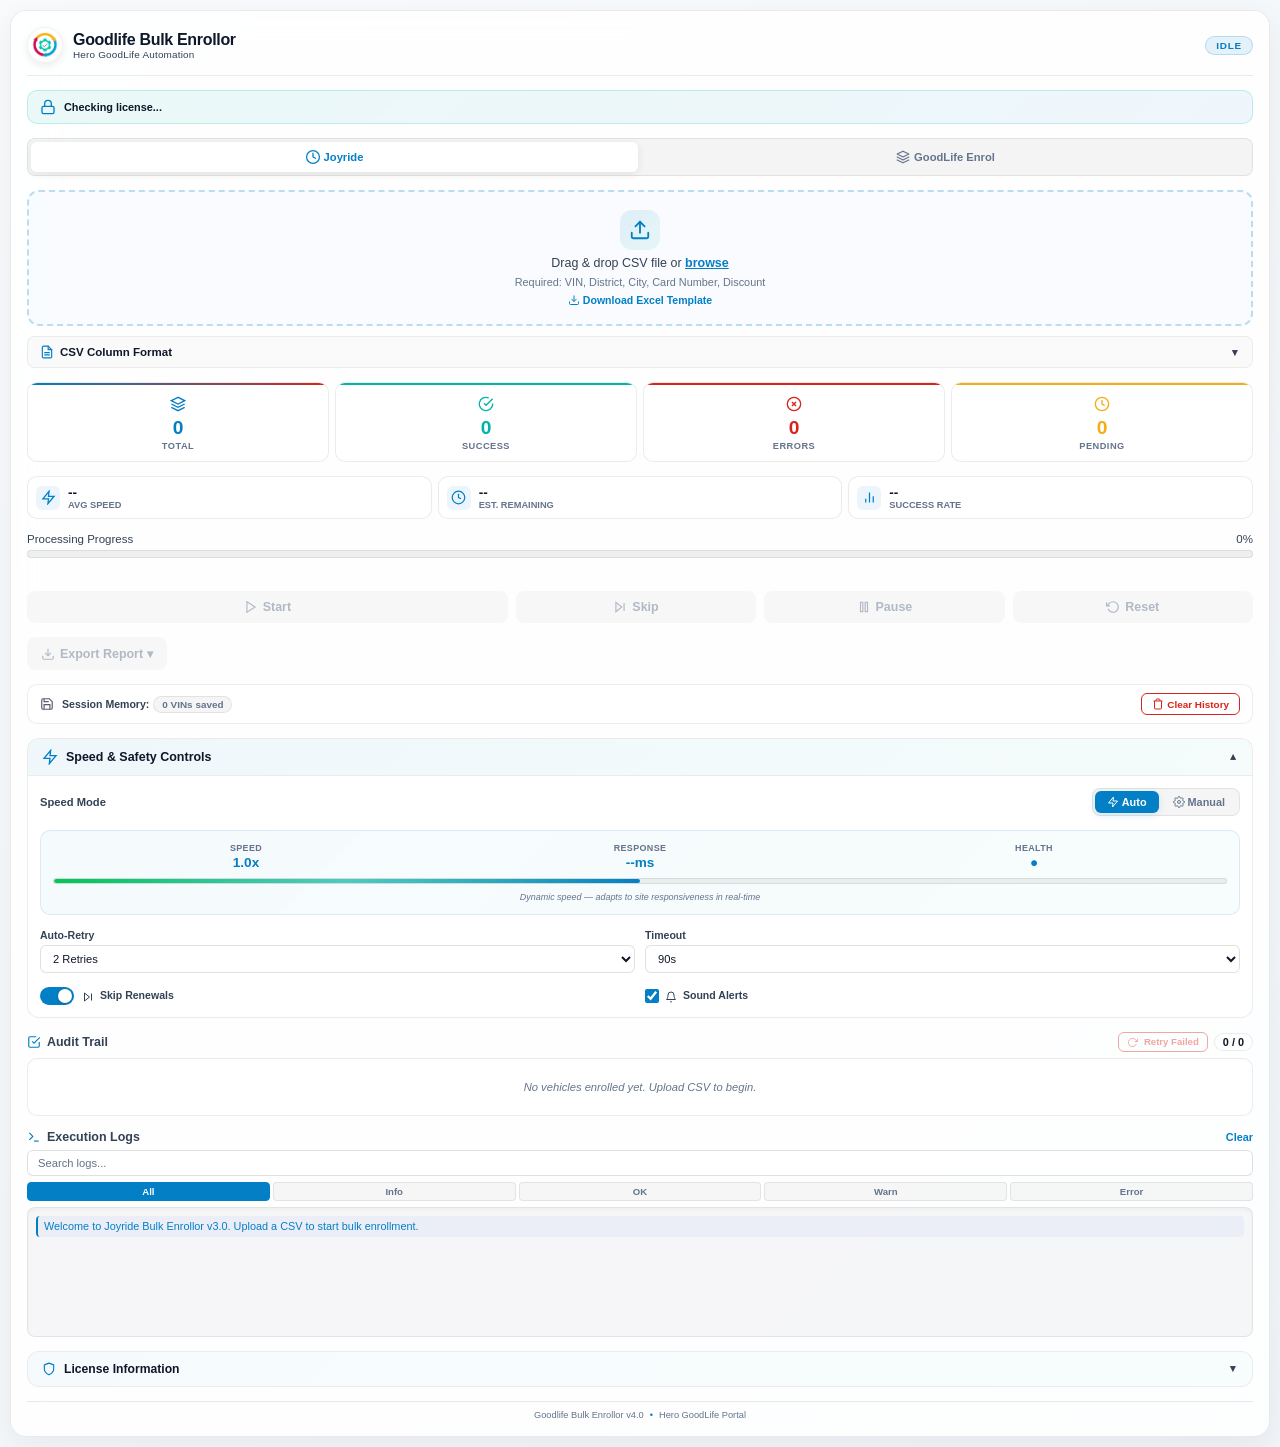
==== extension/popup/popup.html @ d4f98d28 "feat: add 10-column Joyride template, XML Spreadsheet ss:Index parser, smart field skipping, extensi" ====
<!DOCTYPE html>
<html lang="en">
<head>
  <meta charset="UTF-8">
  <meta name="viewport" content="width=device-width, initial-scale=1.0">
  <title>Goodlife Bulk Enrollor</title>
  <link rel="stylesheet" href="popup.css">
</head>
<body>
  <div class="glass-container">
    <!-- Header -->
    <header class="app-header">
      <div class="logo-area">
        <div class="logo-icon-wrap">
          <img src="../icons/icon32.png" alt="Logo" class="app-logo">
        </div>
        <div class="title-area">
          <h1>Goodlife Bulk Enrollor</h1>
          <span class="subtitle">Hero GoodLife Automation</span>
        </div>
      </div>
      <span class="badge" id="status-badge">IDLE</span>
    </header>

    <!-- License Status Banner -->
    <div class="license-banner" id="license-banner">
      <div class="license-banner-left">
        <svg class="license-banner-icon" viewBox="0 0 24 24" fill="none" stroke="currentColor" stroke-width="2" stroke-linecap="round" stroke-linejoin="round">
          <rect x="3" y="11" width="18" height="11" rx="2" ry="2"></rect>
          <path d="M7 11V7a5 5 0 0 1 10 0v4"></path>
        </svg>
        <span class="license-banner-text" id="license-banner-text">Checking license...</span>
      </div>
      <span class="license-banner-badge" id="license-banner-badge"></span>
    </div>

    <!-- Tab Navigation -->
    <div class="tab-container-nav">
      <button class="tab-nav-btn active" id="tab-joyride" data-tab="joyride">
        <svg viewBox="0 0 24 24" fill="none" stroke="currentColor" stroke-width="2" stroke-linecap="round" stroke-linejoin="round" style="width: 14px; height: 14px; vertical-align: middle; margin-right: 4px;">
          <circle cx="12" cy="12" r="10"></circle>
          <polyline points="12 6 12 12 16 14"></polyline>
        </svg>
        Joyride
      </button>
      <button class="tab-nav-btn" id="tab-goodlife" data-tab="goodlife">
        <svg viewBox="0 0 24 24" fill="none" stroke="currentColor" stroke-width="2" stroke-linecap="round" stroke-linejoin="round" style="width: 14px; height: 14px; vertical-align: middle; margin-right: 4px;">
          <path d="M12 2L2 7l10 5 10-5-10-5z"></path>
          <path d="M2 17l10 5 10-5"></path>
          <path d="M2 12l10 5 10-5"></path>
        </svg>
        GoodLife Enrol
      </button>
    </div>

    <!-- File Upload Section -->
    <section class="upload-section">
      <div class="drop-zone" id="drop-zone">
        <div class="upload-icon-wrap">
          <svg class="upload-icon" viewBox="0 0 24 24" fill="none" stroke="currentColor" stroke-width="2" stroke-linecap="round" stroke-linejoin="round">
            <path d="M21 15v4a2 2 0 0 1-2 2H5a2 2 0 0 1-2-2v-4"></path>
            <polyline points="17 8 12 3 7 8"></polyline>
            <line x1="12" y1="3" x2="12" y2="15"></line>
          </svg>
        </div>
        <p class="upload-text">Drag & drop CSV file or <span class="browse-link">browse</span></p>
        <p class="file-info" id="file-info">Required: VIN, District, City, Card Number, Discount</p>
        <a href="#" id="link-download-template" class="download-template-link">
          <svg viewBox="0 0 24 24" fill="none" stroke="currentColor" stroke-width="2" style="width: 12px; height: 12px; margin-right: 3px; vertical-align: middle;">
            <path d="M21 15v4a2 2 0 0 1-2 2H5a2 2 0 0 1-2-2v-4"></path>
            <polyline points="7 10 12 15 17 10"></polyline>
            <line x1="12" y1="15" x2="12" y2="3"></line>
          </svg>
          Download Excel Template
        </a>
        <input type="file" id="file-input" accept=".csv,.json,.xlsx,.xls" style="display: none;">
      </div>

      <!-- CSV Format Guide -->
      <div class="csv-format-guide" id="csv-format-guide">
        <div class="csv-format-header" id="csv-format-toggle">
          <div class="csv-format-title-area">
            <svg viewBox="0 0 24 24" fill="none" stroke="currentColor" stroke-width="2" stroke-linecap="round" stroke-linejoin="round" style="width:14px;height:14px;color:var(--primary)">
              <path d="M14 2H6a2 2 0 0 0-2 2v16a2 2 0 0 0 2 2h12a2 2 0 0 0 2-2V8z"></path>
              <polyline points="14 2 14 8 20 8"></polyline>
              <line x1="16" y1="13" x2="8" y2="13"></line>
              <line x1="16" y1="17" x2="8" y2="17"></line>
            </svg>
            <span class="csv-format-title">CSV Column Format</span>
          </div>
          <span class="toggle-arrow" id="csv-format-arrow">▼</span>
        </div>
        <div class="csv-format-body collapsed" id="csv-format-body">

          <!-- GoodLife Format -->
          <div class="csv-tab-content" id="csv-format-goodlife">
            <div class="csv-format-label">GoodLife Enrollment Columns:</div>
            <table class="csv-format-table">
              <thead><tr><th>#</th><th>Column</th><th>Required</th><th>Default</th><th>Example</th></tr></thead>
              <tbody>
                <tr><td>1</td><td>vin</td><td>✔</td><td>—</td><td>MBLHAW473THFK8490</td></tr>
                <tr><td>2</td><td>dob</td><td>✔</td><td>—</td><td>01-01-1986</td></tr>
                <tr><td>3</td><td>district</td><td>✔</td><td>—</td><td>GURGAON</td></tr>
                <tr><td>4</td><td>city</td><td>✔</td><td>—</td><td>GURGAON</td></tr>
                <tr><td>5</td><td>transaction_type</td><td></td><td>N</td><td>N</td></tr>
                <tr><td>6</td><td>card_mode</td><td></td><td>e-Card</td><td>e-Card</td></tr>
                <tr><td>7</td><td>membership_type</td><td></td><td>1</td><td>1</td></tr>
                <tr><td>8</td><td>variant</td><td></td><td>299</td><td>299</td></tr>
                <tr><td>9</td><td>declaration_relation</td><td></td><td>WIFE OF</td><td>SON OF</td></tr>
                <tr><td>10</td><td>declaration_relation_name</td><td>✔</td><td>—</td><td>JALESHWAR YADAV</td></tr>
                <tr><td>11</td><td>nominee_name</td><td>✔</td><td>—</td><td>LALITA DEVI</td></tr>
                <tr><td>12</td><td>nominee_relation</td><td>✔</td><td>—</td><td>WIFE</td></tr>
                <tr><td>13</td><td>nominee_contact</td><td></td><td>0000000000</td><td>9876543210</td></tr>
                <tr><td>14</td><td>nominee_address</td><td></td><td><em>Same as owner</em></td><td></td></tr>
              </tbody>
            </table>
            <div class="csv-format-note">
              <strong>DOB formats:</strong> DD-MM-YYYY, DD/MM/YYYY, or YYYY-MM-DD<br>
              <strong>Nominee address:</strong> Leave blank to auto-check "Same as Applicant"
            </div>
          </div>

          <!-- Joyride Format -->
          <div class="csv-tab-content" id="csv-format-joyride">
            <div class="csv-format-label">Joyride Enrollment Columns:</div>
            <table class="csv-format-table">
              <thead><tr><th>#</th><th>Column</th><th>Required</th><th>Default</th><th>Example</th></tr></thead>
              <tbody>
                <tr><td>1</td><td>vin</td><td>✔</td><td>—</td><td>MBLHAW33XSHG04476</td></tr>
                <tr><td>2</td><td>mobile</td><td></td><td>—</td><td>9996910724</td></tr>
                <tr><td>3</td><td>email</td><td></td><td>—</td><td>customer@gmail.com</td></tr>
                <tr><td>4</td><td>district</td><td>✔</td><td>—</td><td>PATNA</td></tr>
                <tr><td>5</td><td>city</td><td>✔</td><td>—</td><td>PATNA</td></tr>
                <tr><td>6</td><td>transaction_type</td><td></td><td>N</td><td>N</td></tr>
                <tr><td>7</td><td>joyride_year</td><td></td><td>1</td><td>1</td></tr>
                <tr><td>8</td><td>joyride_package</td><td></td><td>2</td><td>2</td></tr>
                <tr><td>9</td><td>joyride_card_number</td><td>✔</td><td>—</td><td>1136526720002513</td></tr>
                <tr><td>10</td><td>discount</td><td>✔</td><td>—</td><td>25</td></tr>
              </tbody>
            </table>
            <div class="csv-format-note">
              <strong>District & City:</strong> Required on portal if not auto-filled by DMS.<br>
              <strong>Email & Mobile:</strong> Recommended — fixes invalid DMS emails (e.g. "na") and updates mobile.<br>
              <strong>Joyride Card Number:</strong> Must be 16 digits. Format column as <em>Text</em> in Excel to prevent truncation.<br>
              <strong>Discount:</strong> Numeric value in INR (₹).
            </div>
          </div>

        </div>
      </div>
    </section>

    <!-- Validation Alert Banner -->
    <div class="validation-alert" id="validation-alert">
      <span id="validation-alert-text"></span>
      <button class="dismiss-alert" id="dismiss-validation-alert">✕</button>
    </div>

    <!-- Data Preview Table (visible after CSV upload) -->
    <section class="preview-section" id="preview-section" style="display: none;">
      <div class="preview-header">
        <h3 class="section-title">
          <svg viewBox="0 0 24 24" fill="none" stroke="currentColor" stroke-width="2" class="section-icon"><path d="M14 2H6a2 2 0 0 0-2 2v16a2 2 0 0 0 2 2h12a2 2 0 0 0 2-2V8z"></path><polyline points="14 2 14 8 20 8"></polyline><line x1="16" y1="13" x2="8" y2="13"></line><line x1="16" y1="17" x2="8" y2="17"></line></svg>
          Data Preview
        </h3>
        <div class="preview-actions">
          <div class="select-all-wrap">
            <input type="checkbox" id="select-all-rows" checked>
            <label for="select-all-rows" id="select-all-label">All</label>
          </div>
          <span class="preview-count" id="preview-count">0 records</span>
          <button class="text-btn" id="btn-toggle-preview">Collapse</button>
        </div>
      </div>
      <div class="preview-table-wrap" id="preview-table-wrap">
        <table class="preview-table" id="preview-table">
          <thead>
            <tr id="preview-thead-tr">
              <th></th>
              <th>#</th>
              <th>VIN</th>
              <th>Type</th>
              <th>Card #</th>
              <th>Discount</th>
              <th>Status</th>
            </tr>
          </thead>
          <tbody id="preview-tbody">
          </tbody>
        </table>
      </div>
    </section>

    <!-- Stats Dashboard -->
    <section class="stats-dashboard">
      <div class="stat-card total">
        <div class="stat-icon-wrap">
          <svg viewBox="0 0 24 24" fill="none" stroke="currentColor" stroke-width="2"><path d="M12 2L2 7l10 5 10-5-10-5z"></path><path d="M2 17l10 5 10-5"></path><path d="M2 12l10 5 10-5"></path></svg>
        </div>
        <span class="stat-value" id="stat-total">0</span>
        <span class="stat-label">Total</span>
      </div>
      <div class="stat-card success">
        <div class="stat-icon-wrap">
          <svg viewBox="0 0 24 24" fill="none" stroke="currentColor" stroke-width="2"><path d="M22 11.08V12a10 10 0 1 1-5.93-9.14"></path><polyline points="22 4 12 14.01 9 11.01"></polyline></svg>
        </div>
        <span class="stat-value" id="stat-success">0</span>
        <span class="stat-label">Success</span>
      </div>
      <div class="stat-card error">
        <div class="stat-icon-wrap">
          <svg viewBox="0 0 24 24" fill="none" stroke="currentColor" stroke-width="2"><circle cx="12" cy="12" r="10"></circle><line x1="15" y1="9" x2="9" y2="15"></line><line x1="9" y1="9" x2="15" y2="15"></line></svg>
        </div>
        <span class="stat-value" id="stat-error">0</span>
        <span class="stat-label">Errors</span>
      </div>
      <div class="stat-card pending">
        <div class="stat-icon-wrap">
          <svg viewBox="0 0 24 24" fill="none" stroke="currentColor" stroke-width="2"><circle cx="12" cy="12" r="10"></circle><polyline points="12 6 12 12 16 14"></polyline></svg>
        </div>
        <span class="stat-value" id="stat-pending">0</span>
        <span class="stat-label">Pending</span>
      </div>
    </section>

    <!-- Donut Chart -->
    <section class="donut-wrap" id="donut-section" style="display:none;">
      <svg class="donut-svg" viewBox="0 0 40 40" id="donut-svg">
        <circle id="donut-pending" cx="20" cy="20" r="16" stroke="rgba(100,116,139,0.2)" stroke-dasharray="0 100.53" />
        <circle id="donut-success" cx="20" cy="20" r="16" stroke="#00b5a3" stroke-dasharray="0 100.53" />
        <circle id="donut-error" cx="20" cy="20" r="16" stroke="#d9241c" stroke-dasharray="0 100.53" />
        <circle id="donut-skipped" cx="20" cy="20" r="16" stroke="#f3ad15" stroke-dasharray="0 100.53" />
        <text class="donut-center" x="20" y="20" text-anchor="middle" dominant-baseline="central" transform="rotate(90,20,20)" id="donut-pct">0%</text>
      </svg>
      <div class="donut-legend">
        <div class="legend-item"><span class="legend-dot" style="background:#00b5a3"></span><span id="legend-success">0 Success</span></div>
        <div class="legend-item"><span class="legend-dot" style="background:#d9241c"></span><span id="legend-error">0 Failed</span></div>
        <div class="legend-item"><span class="legend-dot" style="background:#f3ad15"></span><span id="legend-skipped">0 Skipped</span></div>
        <div class="legend-item"><span class="legend-dot" style="background:rgba(100,116,139,0.3)"></span><span id="legend-pending">0 Pending</span></div>
      </div>
    </section>

    <!-- Analytics Dashboard -->
    <section class="analytics-dashboard">
      <div class="metric-card">
        <span class="metric-icon">
          <svg viewBox="0 0 24 24" fill="none" stroke="currentColor" stroke-width="2"><path d="M13 2L3 14h9l-1 8 10-12h-9l1-8z"></path></svg>
        </span>
        <div class="metric-text">
          <span class="metric-value" id="metric-speed">--</span>
          <span class="metric-label">Avg Speed</span>
        </div>
      </div>
      <div class="metric-card">
        <span class="metric-icon">
          <svg viewBox="0 0 24 24" fill="none" stroke="currentColor" stroke-width="2"><circle cx="12" cy="12" r="10"></circle><polyline points="12 6 12 12 16 14"></polyline></svg>
        </span>
        <div class="metric-text">
          <span class="metric-value" id="metric-etr">--</span>
          <span class="metric-label">Est. Remaining</span>
        </div>
      </div>
      <div class="metric-card">
        <span class="metric-icon">
          <svg viewBox="0 0 24 24" fill="none" stroke="currentColor" stroke-width="2"><line x1="18" y1="20" x2="18" y2="10"></line><line x1="12" y1="20" x2="12" y2="4"></line><line x1="6" y1="20" x2="6" y2="14"></line></svg>
        </span>
        <div class="metric-text">
          <span class="metric-value" id="metric-rate">--</span>
          <span class="metric-label">Success Rate</span>
        </div>
      </div>
    </section>

    <!-- Progress Tracker -->
    <section class="progress-section">
      <div class="progress-info">
        <span>Processing Progress</span>
        <span id="progress-percent">0%</span>
      </div>
      <div class="progress-bar-bg">
        <div class="progress-bar-fill" id="progress-bar-fill" style="width: 0%"></div>
      </div>
      <div class="progress-current" id="progress-current"></div>
    </section>

    <!-- Control Buttons -->
    <section class="controls-section controls-4col">
      <button class="btn btn-primary" id="btn-start" disabled>
        <svg viewBox="0 0 24 24" fill="none" stroke="currentColor" stroke-width="2"><polygon points="5 3 19 12 5 21 5 3"></polygon></svg>
        Start
      </button>
      <button class="btn btn-skip" id="btn-skip" disabled title="Skip current VIN (duplicate/already enrolled)">
        <svg viewBox="0 0 24 24" fill="none" stroke="currentColor" stroke-width="2"><polygon points="5 4 15 12 5 20 5 4"></polygon><line x1="19" y1="5" x2="19" y2="19"></line></svg>
        Skip
      </button>
      <button class="btn btn-secondary" id="btn-pause" disabled>
        <svg viewBox="0 0 24 24" fill="none" stroke="currentColor" stroke-width="2"><rect x="6" y="4" width="4" height="16"></rect><rect x="14" y="4" width="4" height="16"></rect></svg>
        Pause
      </button>
      <button class="btn btn-danger" id="btn-reset" disabled>
        <svg viewBox="0 0 24 24" fill="none" stroke="currentColor" stroke-width="2"><polyline points="1 4 1 10 7 10"></polyline><path d="M3.51 15a9 9 0 1 0 2.13-9.36L1 10"></path></svg>
        Reset
      </button>
    </section>

    <section class="controls-section second-row">
      <div class="export-dropdown-wrap">
        <div class="export-menu" id="export-menu">
          <button class="export-menu-item" id="export-csv">
            <svg viewBox="0 0 24 24" fill="none" stroke="currentColor" stroke-width="2"><path d="M14 2H6a2 2 0 0 0-2 2v16a2 2 0 0 0 2 2h12a2 2 0 0 0 2-2V8z"></path><polyline points="14 2 14 8 20 8"></polyline></svg>
            Export as CSV
          </button>
          <button class="export-menu-item" id="export-json">
            <svg viewBox="0 0 24 24" fill="none" stroke="currentColor" stroke-width="2"><polyline points="16 18 22 12 16 6"></polyline><polyline points="8 6 2 12 8 18"></polyline></svg>
            Export as JSON
          </button>
          <button class="export-menu-item" id="export-clipboard">
            <svg viewBox="0 0 24 24" fill="none" stroke="currentColor" stroke-width="2"><rect x="9" y="9" width="13" height="13" rx="2" ry="2"></rect><path d="M5 15H4a2 2 0 0 1-2-2V4a2 2 0 0 1 2-2h9a2 2 0 0 1 2 2v1"></path></svg>
            Copy to Clipboard
          </button>
        </div>
        <button class="btn btn-export" id="btn-export-report" disabled>
          <svg viewBox="0 0 24 24" fill="none" stroke="currentColor" stroke-width="2" style="width: 14px; height: 14px;">
            <path d="M21 15v4a2 2 0 0 1-2 2H5a2 2 0 0 1-2-2v-4"></path>
            <polyline points="7 10 12 15 17 10"></polyline>
            <line x1="12" y1="15" x2="12" y2="3"></line>
          </svg>
          Export Report ▾
        </button>
      </div>
    </section>

    <!-- Session Persistence Controls -->
    <section class="session-controls-section" id="session-controls">
      <div class="session-info-row">
        <div class="session-badge-area">
          <svg viewBox="0 0 24 24" fill="none" stroke="currentColor" stroke-width="2" style="width:14px;height:14px;vertical-align:middle;margin-right:4px;opacity:0.7;">
            <path d="M19 21H5a2 2 0 0 1-2-2V5a2 2 0 0 1 2-2h11l5 5v11a2 2 0 0 1-2 2z"></path>
            <polyline points="17 21 17 13 7 13 7 21"></polyline>
            <polyline points="7 3 7 8 15 8"></polyline>
          </svg>
          <span class="session-label">Session Memory:</span>
          <span class="session-count-badge" id="session-count-badge">0 VINs saved</span>
        </div>
        <button class="btn-clear-session" id="btn-clear-session" title="Clear saved VINs — next run will process all records fresh">
          <svg viewBox="0 0 24 24" fill="none" stroke="currentColor" stroke-width="2" style="width:12px;height:12px;vertical-align:middle;margin-right:3px;">
            <polyline points="3 6 5 6 21 6"></polyline>
            <path d="M19 6v14a2 2 0 0 1-2 2H7a2 2 0 0 1-2-2V6m3 0V4a2 2 0 0 1 2-2h4a2 2 0 0 1 2 2v2"></path>
          </svg>
          Clear History
        </button>
      </div>
    </section>

    <!-- Speed & Safety Control Panel -->
    <section class="speed-control-section">
      <div class="speed-control-header" id="speed-toggle">
        <div class="speed-title-area">
          <svg class="speed-icon" viewBox="0 0 24 24" fill="none" stroke="currentColor" stroke-width="2">
            <path d="M13 2L3 14h9l-1 8 10-12h-9l1-8z"></path>
          </svg>
          <h3>Speed & Safety Controls</h3>
        </div>
        <span class="toggle-arrow open" id="speed-toggle-arrow">▼</span>
      </div>
      <div class="speed-control-body" id="speed-control-body">

        <!-- Speed Mode Toggle -->
        <div class="speed-mode-toggle-wrap">
          <span class="speed-label">Speed Mode</span>
          <div class="speed-mode-pills">
            <button class="speed-mode-pill active" id="speed-mode-auto" data-mode="auto">
              <svg viewBox="0 0 24 24" fill="none" stroke="currentColor" stroke-width="2" style="width:12px;height:12px;vertical-align:middle;margin-right:3px;"><path d="M13 2L3 14h9l-1 8 10-12h-9l1-8z"></path></svg>
              Auto
            </button>
            <button class="speed-mode-pill" id="speed-mode-manual" data-mode="manual">
              <svg viewBox="0 0 24 24" fill="none" stroke="currentColor" stroke-width="2" style="width:12px;height:12px;vertical-align:middle;margin-right:3px;"><circle cx="12" cy="12" r="3"></circle><path d="M19.4 15a1.65 1.65 0 0 0 .33 1.82l.06.06a2 2 0 0 1-2.83 2.83l-.06-.06a1.65 1.65 0 0 0-1.82-.33 1.65 1.65 0 0 0-1 1.51V21a2 2 0 0 1-4 0v-.09A1.65 1.65 0 0 0 9 19.4a1.65 1.65 0 0 0-1.82.33l-.06.06a2 2 0 0 1-2.83-2.83l.06-.06A1.65 1.65 0 0 0 4.68 15a1.65 1.65 0 0 0-1.51-1H3a2 2 0 0 1 0-4h.09A1.65 1.65 0 0 0 4.6 9a1.65 1.65 0 0 0-.33-1.82l-.06-.06a2 2 0 0 1 2.83-2.83l.06.06A1.65 1.65 0 0 0 9 4.68a1.65 1.65 0 0 0 1-1.51V3a2 2 0 0 1 4 0v.09a1.65 1.65 0 0 0 1 1.51 1.65 1.65 0 0 0 1.82-.33l.06-.06a2 2 0 0 1 2.83 2.83l-.06.06A1.65 1.65 0 0 0 19.4 9a1.65 1.65 0 0 0 1.51 1H21a2 2 0 0 1 0 4h-.09a1.65 1.65 0 0 0-1.51 1z"></path></svg>
              Manual
            </button>
          </div>
        </div>

        <!-- AUTO MODE: Adaptive Speed Indicator -->
        <div class="auto-speed-panel" id="auto-speed-panel">
          <div class="auto-speed-metrics">
            <div class="auto-metric">
              <span class="auto-metric-label">Speed</span>
              <span class="auto-metric-value" id="auto-speed-multiplier">1.0x</span>
            </div>
            <div class="auto-metric">
              <span class="auto-metric-label">Response</span>
              <span class="auto-metric-value" id="auto-speed-response">--ms</span>
            </div>
            <div class="auto-metric">
              <span class="auto-metric-label">Health</span>
              <span class="auto-metric-value" id="auto-speed-health">●</span>
            </div>
          </div>
          <div class="auto-speed-bar-wrap">
            <div class="auto-speed-bar" id="auto-speed-bar" style="width: 50%;"></div>
          </div>
          <div class="auto-speed-hint">Dynamic speed — adapts to site responsiveness in real-time</div>
        </div>

        <!-- MANUAL MODE: Classic Slider -->
        <div class="manual-speed-panel" id="manual-speed-panel" style="display:none;">
          <div class="speed-slider-group">
            <div class="speed-label-row">
              <span class="speed-label">Execution Speed</span>
              <span class="speed-value-badge" id="speed-value-badge">Normal</span>
            </div>
            <input type="range" id="speed-slider" min="0" max="4" step="1" value="2" class="speed-range">
            <div class="speed-ticks">
              <span>Turbo</span>
              <span>Fast</span>
              <span>Normal</span>
              <span>Safe</span>
              <span>Ultra</span>
            </div>
          </div>
        </div>

        <div class="speed-options-row">
          <div class="speed-option">
            <label for="retry-select">Auto-Retry</label>
            <select id="retry-select">
              <option value="1">No Retry</option>
              <option value="2">1 Retry</option>
              <option value="3" selected>2 Retries</option>
            </select>
          </div>
          <div class="speed-option">
            <label for="timeout-select">Timeout</label>
            <select id="timeout-select">
              <option value="60">60s</option>
              <option value="90" selected>90s</option>
              <option value="120">120s</option>
              <option value="180">180s</option>
            </select>
          </div>
        </div>

        <div class="speed-options-row">
          <div class="toggle-switch-wrap">
            <label class="toggle-switch">
              <input type="checkbox" id="skip-renewals-toggle" checked>
              <span class="toggle-slider"></span>
            </label>
            <span class="toggle-label">
              <svg viewBox="0 0 24 24" fill="none" stroke="currentColor" stroke-width="2" style="width:12px;height:12px;vertical-align:middle;margin-right:3px;"><polygon points="5 4 15 12 5 20 5 4"></polygon><line x1="19" y1="5" x2="19" y2="19"></line></svg>
              Skip Renewals
            </span>
          </div>
          <div class="sound-toggle">
            <input type="checkbox" id="sound-toggle" checked>
            <label for="sound-toggle">
              <svg viewBox="0 0 24 24" fill="none" stroke="currentColor" stroke-width="2" style="width:12px;height:12px;vertical-align:middle;margin-right:3px;"><path d="M18 8A6 6 0 0 0 6 8c0 7-3 9-3 9h18s-3-2-3-9"></path><path d="M13.73 21a2 2 0 0 1-3.46 0"></path></svg>
              Sound Alerts
            </label>
          </div>
        </div>

      </div>
    </section>

    <!-- Audit Trail (Processed Results) -->
    <section class="results-section">
      <div class="results-header">
        <h3 class="section-title">
          <svg viewBox="0 0 24 24" fill="none" stroke="currentColor" stroke-width="2" class="section-icon"><polyline points="9 11 12 14 22 4"></polyline><path d="M21 12v7a2 2 0 0 1-2 2H5a2 2 0 0 1-2-2V5a2 2 0 0 1 2-2h11"></path></svg>
          Audit Trail
        </h3>
        <div class="results-header-actions">
          <button class="btn-retry-all" id="btn-retry-all-failed" disabled>
            <svg viewBox="0 0 24 24" fill="none" stroke="currentColor" stroke-width="2" style="width:11px;height:11px;vertical-align:middle;margin-right:3px;"><polyline points="23 4 23 10 17 10"></polyline><path d="M20.49 15a9 9 0 1 1-2.12-9.36L23 10"></path></svg>
            Retry Failed
          </button>
          <span class="results-count" id="results-count">0 / 0</span>
        </div>
      </div>
      <div class="results-list" id="results-list">
        <div class="results-empty">No vehicles enrolled yet. Upload CSV to begin.</div>
      </div>
    </section>

    <!-- Execution Logs -->
    <section class="log-section">
      <div class="log-header">
        <h3 class="section-title">
          <svg viewBox="0 0 24 24" fill="none" stroke="currentColor" stroke-width="2" class="section-icon"><polyline points="4 17 10 11 4 5"></polyline><line x1="12" y1="19" x2="20" y2="19"></line></svg>
          Execution Logs
        </h3>
        <button id="btn-clear-logs" class="text-btn">Clear</button>
      </div>
      <div class="log-toolbar">
        <input type="text" id="log-search" placeholder="Search logs...">
        <div class="log-filters">
          <button class="filter-tab active" data-filter="all">All</button>
          <button class="filter-tab" data-filter="info">Info</button>
          <button class="filter-tab" data-filter="success">OK</button>
          <button class="filter-tab" data-filter="warning">Warn</button>
          <button class="filter-tab" data-filter="error">Error</button>
        </div>
      </div>
      <div class="log-console" id="log-console">
        <div class="log-item info">Welcome to Joyride Bulk Enrollor v3.0. Upload a CSV to start bulk enrollment.</div>
      </div>
    </section>

    <!-- License Info Section -->
    <section class="license-info-section" id="license-info-section">
      <div class="license-info-header" id="license-info-toggle">
        <div class="license-info-title-area">
          <svg viewBox="0 0 24 24" fill="none" stroke="currentColor" stroke-width="2" stroke-linecap="round" stroke-linejoin="round" style="width:14px;height:14px;color:var(--primary)">
            <path d="M12 22s8-4 8-10V5l-8-3-8 3v7c0 6 8 10 8 10z"></path>
          </svg>
          <span class="license-info-title">License Information</span>
        </div>
        <span class="toggle-arrow" id="license-info-arrow">▼</span>
      </div>
      <div class="license-info-body collapsed" id="license-info-body">
        <div class="license-detail-row">
          <span class="license-detail-label">Status</span>
          <span class="license-detail-value" id="lic-detail-status">--</span>
        </div>
        <div class="license-detail-row">
          <span class="license-detail-label">Device ID</span>
          <span class="license-detail-value monospace" id="lic-detail-device">--</span>
        </div>
        <div class="license-detail-row">
          <span class="license-detail-label">License Key</span>
          <span class="license-detail-value monospace" id="lic-detail-key">--</span>
        </div>
        <div class="license-detail-row">
          <span class="license-detail-label">Expires</span>
          <span class="license-detail-value" id="lic-detail-expiry">--</span>
        </div>
        <div class="license-detail-row">
          <span class="license-detail-label">Days Left</span>
          <span class="license-detail-value" id="lic-detail-days">--</span>
        </div>
        <button class="btn-deactivate-license" id="btn-deactivate-license" style="display:none;">
          <svg viewBox="0 0 24 24" fill="none" stroke="currentColor" stroke-width="2" style="width:12px;height:12px;vertical-align:middle;margin-right:4px;">
            <circle cx="12" cy="12" r="10"></circle>
            <line x1="15" y1="9" x2="9" y2="15"></line>
            <line x1="9" y1="9" x2="15" y2="15"></line>
          </svg>
          Deactivate License
        </button>
      </div>
    </section>

    <!-- Footer -->
    <footer class="app-footer">
      <span>Goodlife Bulk Enrollor v4.0</span>
      <span class="footer-dot">•</span>
      <span>Hero GoodLife Portal</span>
    </footer>
  </div>

  <!-- Completion Modal Overlay -->
  <div class="completion-overlay" id="completion-overlay">
    <div class="completion-card">
      <div class="completion-icon" id="completion-icon">
        <svg viewBox="0 0 24 24" fill="none" stroke="#00b5a3" stroke-width="2" style="width:48px;height:48px;"><path d="M22 11.08V12a10 10 0 1 1-5.93-9.14"></path><polyline points="22 4 12 14.01 9 11.01"></polyline></svg>
      </div>
      <div class="completion-title" id="completion-title">Batch Complete!</div>
      <div class="completion-stats" id="completion-stats-grid"></div>
      <div class="completion-actions">
        <button class="btn btn-primary" id="completion-export">
          <svg viewBox="0 0 24 24" fill="none" stroke="currentColor" stroke-width="2" style="width:14px;height:14px;vertical-align:middle;margin-right:4px;"><path d="M21 15v4a2 2 0 0 1-2 2H5a2 2 0 0 1-2-2v-4"></path><polyline points="7 10 12 15 17 10"></polyline><line x1="12" y1="15" x2="12" y2="3"></line></svg>
          Export
        </button>
        <button class="btn btn-danger" id="completion-retry" style="display:none;">
          <svg viewBox="0 0 24 24" fill="none" stroke="currentColor" stroke-width="2" style="width:14px;height:14px;vertical-align:middle;margin-right:4px;"><polyline points="23 4 23 10 17 10"></polyline><path d="M20.49 15a9 9 0 1 1-2.12-9.36L23 10"></path></svg>
          Retry Failed
        </button>
        <button class="btn btn-secondary" id="completion-close">Close</button>
      </div>
    </div>
  </div>

  <!-- License Activation Overlay (shown when trial/license expired) -->
  <div class="license-overlay" id="license-overlay">
    <div class="license-card">
      <div class="license-lock-icon">
        <svg viewBox="0 0 24 24" fill="none" stroke="currentColor" stroke-width="2" stroke-linecap="round" stroke-linejoin="round">
          <rect x="3" y="11" width="18" height="11" rx="2" ry="2"></rect>
          <path d="M7 11V7a5 5 0 0 1 10 0v4"></path>
        </svg>
      </div>
      <h2 class="license-card-title">Trial Period Ended</h2>
      <p class="license-card-subtitle">Your 30-day free trial has expired. Enter a license key to continue using Goodlife Bulk Enrollor.</p>
      
      <div class="license-price-badge">
        <span class="price-amount">₹1,999</span>
        <span class="price-period">/month</span>
      </div>

      <div class="license-device-id-area">
        <label class="license-device-label">Your Device ID (share this to get your key)</label>
        <div class="license-device-id-row">
          <span class="license-device-id" id="lic-overlay-device-id">Loading...</span>
          <button class="btn-copy-device" id="btn-copy-device-id" title="Copy Device ID">
            <svg viewBox="0 0 24 24" fill="none" stroke="currentColor" stroke-width="2" style="width:14px;height:14px;">
              <rect x="9" y="9" width="13" height="13" rx="2" ry="2"></rect>
              <path d="M5 15H4a2 2 0 0 1-2-2V4a2 2 0 0 1 2-2h9a2 2 0 0 1 2 2v1"></path>
            </svg>
          </button>
        </div>
      </div>

      <div class="license-key-input-area">
        <label class="license-key-label">License Key</label>
        <input type="text" id="lic-key-input" class="license-key-input" placeholder="GBE-XXXX-XXXX-XXXX-XXXX" maxlength="23" spellcheck="false" autocomplete="off">
        <div class="license-key-error" id="lic-key-error"></div>
      </div>

      <button class="btn-activate-license" id="btn-activate-license">
        <svg viewBox="0 0 24 24" fill="none" stroke="currentColor" stroke-width="2" style="width:16px;height:16px;vertical-align:middle;margin-right:6px;">
          <path d="M12 22s8-4 8-10V5l-8-3-8 3v7c0 6 8 10 8 10z"></path>
        </svg>
        Activate License
      </button>

      <div class="license-contact-area">
        <p class="license-contact-text">Don't have a license key? Purchase one below:</p>
        <button class="btn-buy-license" id="btn-buy-license">
          <svg viewBox="0 0 24 24" fill="none" stroke="currentColor" stroke-width="2" style="width:16px;height:16px;vertical-align:middle;margin-right:6px;">
            <path d="M4 4h16c1.1 0 2 .9 2 2v12c0 1.1-.9 2-2 2H4c-1.1 0-2-.9-2-2V6c0-1.1.9-2 2-2z"></path>
            <polyline points="22,6 12,13 2,6"></polyline>
          </svg>
          Buy License — ₹1,999/month
        </button>
        <p class="license-contact-email">support@calclabz.com</p>
      </div>
    </div>
  </div>

  <script src="popup.js"></script>
</body>
</html>
---- extension/popup/popup.css ----
:root {
  --bg-gradient: linear-gradient(135deg, #f8fafc 0%, #f1f5f9 100%);
  --glass-bg: rgba(255, 255, 255, 0.85);
  --glass-border: rgba(0, 0, 0, 0.08);
  --glass-hover: rgba(0, 0, 0, 0.04);
  --text-main: #0f172a;
  --text-muted: #334155;
  --text-dim: #64748b;
  --primary: #037fc6;
  --primary-hover: #02639b;
  --primary-glow: rgba(3, 127, 198, 0.15);
  --success: #00b5a3;
  --success-bg: rgba(0, 181, 163, 0.1);
  --warning: #f3ad15;
  --warning-bg: rgba(243, 173, 21, 0.1);
  --danger: #d9241c;
  --danger-bg: rgba(217, 36, 28, 0.1);
  --info: #037fc6;
  --info-bg: rgba(3, 127, 198, 0.1);
  --accent: #d9241c;
  --card-bg: rgba(255, 255, 255, 0.65);
  --input-bg: rgba(255, 255, 255, 0.95);
  --input-border: rgba(0, 0, 0, 0.12);
}
body.tab-joyride {
  --bg-gradient: linear-gradient(135deg, #fff5f5 0%, #ffe3e3 100%);
  --primary: #d9241c;
  --primary-hover: #b81a14;
  --primary-glow: rgba(217, 36, 28, 0.15);
}
body.tab-goodlife {
  --bg-gradient: linear-gradient(135deg, #f0f9ff 0%, #e0f2fe 100%);
  --primary: #037fc6;
  --primary-hover: #02639b;
  --primary-glow: rgba(3, 127, 198, 0.15);
}
body.dark-mode {
  --bg-gradient: linear-gradient(135deg, #0f172a 0%, #1e293b 100%);
  --glass-bg: rgba(30, 41, 59, 0.88);
  --glass-border: rgba(255, 255, 255, 0.08);
  --glass-hover: rgba(255, 255, 255, 0.04);
  --text-main: #e2e8f0;
  --text-muted: #94a3b8;
  --text-dim: #64748b;
  --card-bg: rgba(30, 41, 59, 0.65);
  --input-bg: rgba(15, 23, 42, 0.8);
  --input-border: rgba(255, 255, 255, 0.12);
}
body.dark-mode.tab-joyride {
  --bg-gradient: linear-gradient(135deg, #1a0a0a 0%, #2d1515 100%);
}
body.dark-mode.tab-goodlife {
  --bg-gradient: linear-gradient(135deg, #0a1628 0%, #0f2440 100%);
}
* { box-sizing: border-box; margin: 0; padding: 0; font-family: 'Inter', -apple-system, BlinkMacSystemFont, "Segoe UI", Roboto, sans-serif; }
body { width: 100%; min-width: 280px; background: var(--bg-gradient); color: var(--text-main); padding: 10px; overflow-x: hidden; transition: background 0.3s ease; }
.glass-container { background: var(--glass-bg); backdrop-filter: blur(20px); -webkit-backdrop-filter: blur(20px); border: 1px solid var(--glass-border); border-radius: 16px; padding: 16px; box-shadow: 0 10px 30px rgba(15,23,42,0.06), inset 0 1px 0 rgba(255,255,255,0.5); display: flex; flex-direction: column; gap: 14px; }
/* Header */
.app-header { display: flex; justify-content: space-between; align-items: center; border-bottom: 1px solid var(--glass-border); padding-bottom: 12px; }
.logo-area { display: flex; align-items: center; gap: 10px; }
.logo-icon-wrap { width: 36px; height: 36px; border-radius: 50%; background: #ffffff; display: flex; align-items: center; justify-content: center; box-shadow: 0 3px 8px rgba(0,0,0,0.08); border: 1px solid rgba(0,0,0,0.05); }
.app-logo { width: 26px; height: 26px; object-fit: contain; }
.title-area { display: flex; flex-direction: column; }
h1 { font-size: 1rem; font-weight: 700; letter-spacing: -0.02em; color: var(--text-main); line-height: 1.2; }
.subtitle { font-size: 0.62rem; color: var(--text-muted); font-weight: 500; letter-spacing: 0.02em; }
.badge { font-size: 0.62rem; font-weight: 700; padding: 3px 10px; border-radius: 9999px; text-transform: uppercase; letter-spacing: 0.08em; background: var(--info-bg); color: var(--info); border: 1px solid rgba(3,127,198,0.2); transition: all 0.3s ease; }
.badge.running { background: var(--success-bg); color: var(--success); border-color: rgba(0,181,163,0.3); animation: pulse-badge 2s ease-in-out infinite; }
.badge.paused { background: var(--warning-bg); color: var(--warning); border-color: rgba(243,173,21,0.3); }
@keyframes pulse-badge { 0%,100% { box-shadow: 0 0 0 0 rgba(0,181,163,0.3); } 50% { box-shadow: 0 0 0 6px rgba(0,181,163,0); } }
/* Upload */
.upload-section { width: 100%; }
.drop-zone { border: 2px dashed rgba(3,127,198,0.25); border-radius: 12px; padding: 18px 10px; text-align: center; cursor: pointer; background: rgba(3,127,198,0.02); transition: all 0.3s ease; display: flex; flex-direction: column; align-items: center; gap: 6px; }
.drop-zone:hover, .drop-zone.dragover { background: rgba(3,127,198,0.06); border-color: var(--primary); transform: translateY(-1px); box-shadow: 0 4px 20px rgba(3,127,198,0.1); }
.upload-icon-wrap { width: 40px; height: 40px; border-radius: 12px; background: linear-gradient(135deg, rgba(3,127,198,0.1), rgba(0,181,163,0.08)); display: flex; align-items: center; justify-content: center; }
.upload-icon { width: 22px; height: 22px; color: var(--primary); }
.upload-text { font-size: 0.78rem; font-weight: 500; color: var(--text-muted); }
.browse-link { color: var(--primary); text-decoration: underline; font-weight: 600; cursor: pointer; }
.file-info { font-size: 0.68rem; color: var(--text-dim); }
.download-template-link { font-size: 0.66rem; color: var(--info); text-decoration: none; font-weight: 600; transition: color 0.2s; display: inline-flex; align-items: center; }
.download-template-link:hover { color: #02639b; text-decoration: underline; }
/* Preview Table */
.preview-section { display: flex; flex-direction: column; gap: 6px; }
.preview-header { display: flex; justify-content: space-between; align-items: center; }
.preview-header h3 { font-size: 0.78rem; font-weight: 600; color: var(--text-muted); }
.preview-actions { display: flex; align-items: center; gap: 8px; }
.preview-count { font-size: 0.68rem; font-weight: 600; color: var(--primary); background: var(--info-bg); padding: 2px 8px; border-radius: 9999px; }
.preview-table-wrap { max-height: 130px; overflow-y: auto; overflow-x: auto; border-radius: 8px; border: 1px solid var(--glass-border); }
.preview-table { width: 100%; border-collapse: collapse; font-size: 0.68rem; }
.preview-table th { background: rgba(3,127,198,0.08); color: var(--primary); font-weight: 600; padding: 5px 6px; text-align: left; position: sticky; top: 0; z-index: 1; font-size: 0.62rem; text-transform: uppercase; letter-spacing: 0.04em; }
.preview-table td { padding: 4px 6px; border-top: 1px solid var(--glass-border); color: var(--text-main); }
.preview-table tr:hover td { background: var(--glass-hover); }
.preview-table .row-valid { color: var(--success); }
.preview-table .row-invalid { color: var(--danger); }
/* Stats Dashboard */
.stats-dashboard { display: grid; grid-template-columns: repeat(4, 1fr); gap: 6px; }
.stat-card { background: var(--card-bg); border: 1px solid var(--glass-border); border-radius: 10px; padding: 10px 6px; display: flex; flex-direction: column; align-items: center; gap: 2px; transition: all 0.2s ease; position: relative; overflow: hidden; }
.stat-card::before { content: ''; position: absolute; top: 0; left: 0; right: 0; height: 2px; border-radius: 10px 10px 0 0; }
.stat-card.total::before { background: linear-gradient(90deg, var(--info), var(--accent)); }
.stat-card.success::before { background: var(--success); }
.stat-card.error::before { background: var(--danger); }
.stat-card.pending::before { background: var(--warning); }
.stat-icon-wrap { width: 22px; height: 22px; display: flex; align-items: center; justify-content: center; }
.stat-icon-wrap svg { width: 16px; height: 16px; }
.stat-card.total .stat-icon-wrap svg { stroke: var(--info); }
.stat-card.success .stat-icon-wrap svg { stroke: var(--success); }
.stat-card.error .stat-icon-wrap svg { stroke: var(--danger); }
.stat-card.pending .stat-icon-wrap svg { stroke: var(--warning); }
.stat-label { font-size: 0.58rem; text-transform: uppercase; color: var(--text-dim); font-weight: 600; letter-spacing: 0.05em; }
.stat-value { font-size: 1.2rem; font-weight: 800; }
.stat-card.total .stat-value { color: var(--info); }
.stat-card.success .stat-value { color: var(--success); }
.stat-card.error .stat-value { color: var(--danger); }
.stat-card.pending .stat-value { color: var(--warning); }
/* Header & Section Titles */
.section-title { display: flex; align-items: center; gap: 6px; font-size: 0.78rem; font-weight: 600; color: var(--text-muted); }
.section-icon { width: 14px; height: 14px; color: var(--primary); }

/* Analytics */
.analytics-dashboard { display: grid; grid-template-columns: repeat(3, 1fr); gap: 6px; }
.metric-card { background: var(--card-bg); border: 1px solid var(--glass-border); border-radius: 10px; padding: 8px; display: flex; align-items: center; gap: 8px; }
.metric-icon { display: flex; align-items: center; justify-content: center; width: 24px; height: 24px; border-radius: 6px; background: rgba(3, 127, 198, 0.08); color: var(--primary); }
.metric-icon svg { width: 15px; height: 15px; }
.metric-text { display: flex; flex-direction: column; }
.metric-label { font-size: 0.58rem; text-transform: uppercase; color: var(--text-dim); font-weight: 600; }
.metric-value { font-size: 0.85rem; font-weight: 700; color: var(--text-main); }
/* Progress */
.progress-section { display: flex; flex-direction: column; gap: 5px; }
.progress-info { display: flex; justify-content: space-between; font-size: 0.72rem; color: var(--text-muted); font-weight: 500; }
.progress-bar-bg { width: 100%; height: 8px; background: rgba(0,0,0,0.06); border-radius: 9999px; overflow: hidden; border: 1px solid var(--glass-border); }
.progress-bar-fill { height: 100%; background: linear-gradient(90deg, var(--primary) 0%, var(--warning) 50%, var(--accent) 100%); border-radius: 9999px; transition: width 0.5s cubic-bezier(0.4,0,0.2,1); position: relative; }
.progress-bar-fill::after { content: ''; position: absolute; top: 0; left: 0; right: 0; bottom: 0; background: linear-gradient(90deg, transparent 0%, rgba(255,255,255,0.2) 50%, transparent 100%); animation: shimmer 2s infinite; }
@keyframes shimmer { 0% { transform: translateX(-100%); } 100% { transform: translateX(100%); } }
.progress-current { font-size: 0.65rem; color: var(--text-dim); font-style: italic; min-height: 14px; }
/* Controls */
.controls-section { display: grid; grid-template-columns: 2fr 1fr 1fr; gap: 8px; }
.controls-section.second-row { grid-template-columns: 1fr; }
.btn { display: inline-flex; align-items: center; justify-content: center; gap: 5px; border: none; border-radius: 8px; padding: 9px 14px; font-size: 0.78rem; font-weight: 600; cursor: pointer; transition: all 0.2s ease; color: #fff; position: relative; overflow: hidden; }
.btn svg { width: 14px; height: 14px; }
.btn-primary { background: linear-gradient(135deg, var(--primary), #4bb2ff); box-shadow: 0 4px 12px var(--primary-glow); }
.btn-primary:hover:not(:disabled) { transform: translateY(-1px); box-shadow: 0 6px 16px rgba(3,127,198,0.3); }
.btn-secondary { background: linear-gradient(135deg, var(--warning), #ffd54f); box-shadow: 0 4px 12px rgba(243,173,21,0.2); }
.btn-secondary:hover:not(:disabled) { transform: translateY(-1px); box-shadow: 0 6px 16px rgba(243,173,21,0.3); }
.btn-danger { background: linear-gradient(135deg, var(--danger), #ff5252); box-shadow: 0 4px 12px rgba(217,36,28,0.2); }
.btn-danger:hover:not(:disabled) { transform: translateY(-1px); }
.btn-export { background: linear-gradient(135deg, var(--info), #4bb2ff); box-shadow: 0 4px 12px rgba(3,127,198,0.2); }
.btn-export:hover:not(:disabled) { transform: translateY(-1px); }
.btn:disabled { background: rgba(0,0,0,0.05) !important; color: var(--text-dim); box-shadow: none !important; cursor: not-allowed; opacity: 0.5; }
.btn:active:not(:disabled) { transform: translateY(1px); }
/* Speed Controls */
.speed-control-section { background: var(--card-bg); border: 1px solid var(--glass-border); border-radius: 12px; overflow: hidden; }
.speed-control-header { display: flex; justify-content: space-between; align-items: center; padding: 10px 14px; background: linear-gradient(135deg, rgba(3,127,198,0.06), rgba(0,181,163,0.04)); cursor: pointer; user-select: none; transition: background 0.2s; }
.speed-control-header:hover { background: linear-gradient(135deg, rgba(3,127,198,0.1), rgba(0,181,163,0.07)); }
.speed-title-area { display: flex; align-items: center; gap: 8px; }
.speed-icon { width: 16px; height: 16px; color: var(--primary); }
.speed-control-header h3 { font-size: 0.78rem; font-weight: 600; color: var(--text-main); }
.toggle-arrow { font-size: 0.6rem; color: var(--text-muted); transition: transform 0.3s; }
.toggle-arrow.open { transform: rotate(180deg); }
.speed-control-body { padding: 12px; display: flex; flex-direction: column; gap: 14px; border-top: 1px solid var(--glass-border); }
.speed-control-body.collapsed { display: none; }
.speed-slider-group { display: flex; flex-direction: column; gap: 6px; }
.speed-label-row { display: flex; justify-content: space-between; align-items: center; }
.speed-label { font-size: 0.7rem; font-weight: 600; color: var(--text-muted); }
.speed-value-badge { font-size: 0.6rem; font-weight: 700; padding: 2px 10px; border-radius: 9999px; text-transform: uppercase; letter-spacing: 0.04em; transition: all 0.3s; }
.speed-value-badge.turbo { background: var(--danger-bg); color: var(--danger); border: 1px solid rgba(255,23,68,0.25); }
.speed-value-badge.fast { background: var(--warning-bg); color: var(--warning); border: 1px solid rgba(255,171,0,0.25); }
.speed-value-badge.normal { background: var(--info-bg); color: var(--info); border: 1px solid rgba(68,138,255,0.25); }
.speed-value-badge.safe { background: var(--success-bg); color: var(--success); border: 1px solid rgba(0,200,83,0.25); }
.speed-value-badge.ultra { background: rgba(224,64,251,0.1); color: var(--accent); border: 1px solid rgba(224,64,251,0.25); }
.speed-range { -webkit-appearance: none; appearance: none; width: 100%; height: 6px; border-radius: 9999px; background: linear-gradient(90deg, #ff1744, #ffab00, #448aff, #00c853, #e040fb); outline: none; cursor: pointer; }
.speed-range::-webkit-slider-thumb { -webkit-appearance: none; width: 18px; height: 18px; border-radius: 50%; background: #fff; border: 2px solid var(--primary); box-shadow: 0 2px 8px rgba(0,0,0,0.15); cursor: pointer; transition: transform 0.15s, box-shadow 0.15s; }
.speed-range::-webkit-slider-thumb:hover { transform: scale(1.15); box-shadow: 0 3px 12px var(--primary-glow); }
.speed-ticks { display: flex; justify-content: space-between; padding: 0 2px; }
.speed-ticks span { font-size: 0.52rem; color: var(--text-dim); font-weight: 500; }
.speed-options-row { display: grid; grid-template-columns: 1fr 1fr; gap: 10px; }
.speed-option { display: flex; flex-direction: column; gap: 4px; }
.speed-option label { font-size: 0.66rem; font-weight: 600; color: var(--text-muted); }
.speed-option select { padding: 6px 8px; font-size: 0.7rem; border: 1px solid var(--input-border); border-radius: 6px; background: var(--input-bg); color: var(--text-main); outline: none; cursor: pointer; transition: border-color 0.2s; font-family: 'Inter', sans-serif; }
.speed-option select:focus { border-color: var(--primary); }
/* Results / Audit Trail */
.results-section { display: flex; flex-direction: column; gap: 6px; }
.results-header { display: flex; justify-content: space-between; align-items: center; }
.results-header h3 { font-size: 0.78rem; font-weight: 600; color: var(--text-muted); }
.results-count { font-size: 0.68rem; font-weight: 700; color: var(--text-main); background: var(--card-bg); padding: 2px 8px; border-radius: 9999px; border: 1px solid var(--glass-border); }
.results-list { background: var(--card-bg); border: 1px solid var(--glass-border); border-radius: 10px; max-height: 140px; overflow-y: auto; padding: 6px; display: flex; flex-direction: column; gap: 4px; }
.results-empty { font-size: 0.7rem; color: var(--text-dim); text-align: center; padding: 16px 0; font-style: italic; }
.result-item { display: flex; justify-content: space-between; align-items: center; padding: 6px 8px; background: rgba(0,0,0,0.02); border-radius: 6px; font-size: 0.68rem; border-left: 3px solid var(--text-dim); transition: background 0.15s; }
.result-item:hover { background: rgba(0,0,0,0.04); }
.result-item.success { border-left-color: var(--success); }
.result-item.warning { border-left-color: var(--warning); }
.result-item.error { border-left-color: var(--danger); }
.result-vin { font-weight: 600; color: var(--text-main); font-family: 'Courier New', monospace; font-size: 0.66rem; }
.result-status { font-weight: 700; font-size: 0.58rem; padding: 2px 6px; border-radius: 4px; text-transform: uppercase; letter-spacing: 0.04em; }
.result-item.success .result-status { background: var(--success-bg); color: var(--success); }
.result-item.warning .result-status { background: var(--warning-bg); color: var(--warning); }
.result-item.error .result-status { background: var(--danger-bg); color: var(--danger); }
.result-left { display: flex; flex-direction: column; gap: 1px; }
.result-details { display: flex; flex-direction: column; align-items: flex-end; }
.result-error-hint { font-size: 0.56rem; color: var(--danger); margin-top: 1px; max-width: 140px; overflow: hidden; text-overflow: ellipsis; white-space: nowrap; opacity: 0.8; }
.result-item.warning .result-error-hint { color: var(--warning); }
.result-duration { font-size: 0.54rem; color: var(--text-dim); margin-top: 1px; }
/* Log Console */
.log-section { display: flex; flex-direction: column; gap: 6px; }
.log-header { display: flex; justify-content: space-between; align-items: center; }
.log-header h3 { font-size: 0.78rem; font-weight: 600; color: var(--text-muted); }
.text-btn { background: none; border: none; color: var(--primary); font-size: 0.68rem; font-weight: 600; cursor: pointer; transition: opacity 0.2s; }
.text-btn:hover { opacity: 0.7; }
.log-toolbar { display: flex; flex-direction: column; gap: 6px; }
#log-search { width: 100%; padding: 6px 10px; font-size: 0.7rem; border: 1px solid var(--input-border); border-radius: 6px; background: var(--input-bg); color: var(--text-main); outline: none; transition: border-color 0.2s; }
#log-search:focus { border-color: var(--primary); }
#log-search::placeholder { color: var(--text-dim); }
.log-filters { display: flex; gap: 3px; }
.filter-tab { flex: 1; background: rgba(0,0,0,0.03); border: 1px solid var(--glass-border); border-radius: 4px; padding: 3px 2px; font-size: 0.6rem; font-weight: 600; color: var(--text-dim); cursor: pointer; transition: all 0.2s; text-align: center; }
.filter-tab:hover { background: rgba(0,0,0,0.06); color: var(--text-muted); }
.filter-tab.active { background: var(--primary); color: #fff; border-color: var(--primary); }
.log-console { background: rgba(15,23,42,0.03); border: 1px solid var(--glass-border); border-radius: 8px; height: 130px; overflow-y: auto; padding: 8px; font-family: 'Courier New', monospace; font-size: 0.68rem; display: flex; flex-direction: column; gap: 3px; box-shadow: inset 0 2px 4px rgba(0,0,0,0.04); }
.log-item { padding: 3px 6px; border-radius: 4px; line-height: 1.35; animation: logFadeIn 0.2s ease-out; }
@keyframes logFadeIn { from { opacity: 0; transform: translateX(-4px); } to { opacity: 1; transform: translateX(0); } }
.log-item.info { background: rgba(37, 99, 235, 0.05); color: var(--info); border-left: 2px solid var(--info); }
.log-item.success { background: rgba(13, 148, 136, 0.05); color: var(--success); border-left: 2px solid var(--success); }
.log-item.warning { background: rgba(217, 119, 6, 0.05); color: var(--warning); border-left: 2px solid var(--warning); }
.log-item.error { background: rgba(225, 29, 72, 0.05); color: var(--danger); border-left: 2px solid var(--danger); }
/* Footer */
.app-footer { display: flex; justify-content: center; align-items: center; gap: 6px; padding-top: 8px; border-top: 1px solid var(--glass-border); font-size: 0.58rem; color: var(--text-dim); font-weight: 500; }
.footer-dot { color: var(--primary); }
/* Scrollbar */
::-webkit-scrollbar { width: 4px; }
::-webkit-scrollbar-track { background: transparent; }
::-webkit-scrollbar-thumb { background: rgba(0,0,0,0.15); border-radius: 9999px; }
::-webkit-scrollbar-thumb:hover { background: rgba(0,0,0,0.25); }

/* Tab Navigation Styles */
.tab-container-nav {
  display: flex;
  background: rgba(0, 0, 0, 0.04);
  border-radius: 8px;
  padding: 3px;
  border: 1px solid var(--glass-border);
  gap: 4px;
}
.tab-nav-btn {
  flex: 1;
  background: transparent;
  border: none;
  border-radius: 6px;
  padding: 8px 6px;
  font-size: 0.7rem;
  font-weight: 600;
  color: var(--text-dim);
  cursor: pointer;
  display: inline-flex;
  align-items: center;
  justify-content: center;
  transition: all 0.25s ease;
  outline: none;
}
.tab-nav-btn:hover {
  color: var(--text-muted);
  background: rgba(0, 0, 0, 0.02);
}
.tab-nav-btn.active {
  color: var(--primary);
  background: #ffffff;
  box-shadow: 0 2px 8px rgba(0, 0, 0, 0.08);
}
.tab-nav-btn svg {
  transition: transform 0.2s ease;
}
.tab-nav-btn.active svg {
  transform: scale(1.1);
  color: var(--primary);
}

/* Dark Mode Toggle */
.dark-mode-toggle { background: none; border: 1px solid var(--glass-border); border-radius: 8px; padding: 5px 8px; cursor: pointer; color: var(--text-muted); font-size: 1rem; transition: all 0.2s; display: flex; align-items: center; gap: 4px; }
.dark-mode-toggle:hover { background: var(--glass-hover); color: var(--primary); border-color: var(--primary); }
body.dark-mode .glass-container { box-shadow: 0 10px 30px rgba(0,0,0,0.3), inset 0 1px 0 rgba(255,255,255,0.05); }

/* Validation Alert Banner */
.validation-alert { display: none; padding: 8px 12px; border-radius: 8px; font-size: 0.7rem; font-weight: 600; gap: 6px; align-items: center; animation: logFadeIn 0.3s ease-out; }
.validation-alert.show { display: flex; }
.validation-alert.warning { background: var(--warning-bg); color: var(--warning); border: 1px solid rgba(243,173,21,0.25); }
.validation-alert.error { background: var(--danger-bg); color: var(--danger); border: 1px solid rgba(217,36,28,0.25); }
.validation-alert.info { background: var(--info-bg); color: var(--info); border: 1px solid rgba(3,127,198,0.25); }
.validation-alert .dismiss-alert { background: none; border: none; color: inherit; cursor: pointer; font-size: 1rem; margin-left: auto; opacity: 0.7; }
.validation-alert .dismiss-alert:hover { opacity: 1; }

/* Row Checkboxes */
.row-checkbox { width: 14px; height: 14px; accent-color: var(--primary); cursor: pointer; }
.select-all-wrap { display: flex; align-items: center; gap: 6px; font-size: 0.68rem; font-weight: 600; color: var(--text-muted); }
.select-all-wrap input { width: 14px; height: 14px; accent-color: var(--primary); cursor: pointer; }

/* Retry Buttons */
.retry-btn, .copy-err-btn { background: none; border: none; cursor: pointer; font-size: 0.6rem; padding: 2px 6px; border-radius: 4px; font-weight: 600; transition: all 0.15s; }
.retry-btn { color: var(--primary); }
.retry-btn:hover { background: var(--info-bg); }
.copy-err-btn { color: var(--text-dim); }
.copy-err-btn:hover { background: var(--glass-hover); color: var(--text-main); }
.results-header-actions { display: flex; align-items: center; gap: 6px; }
.btn-retry-all { background: none; border: 1px solid var(--danger); color: var(--danger); font-size: 0.6rem; padding: 3px 8px; border-radius: 6px; font-weight: 600; cursor: pointer; transition: all 0.15s; }
.btn-retry-all:hover { background: var(--danger-bg); }
.btn-retry-all:disabled { opacity: 0.4; cursor: not-allowed; }

/* Completion Modal */
.completion-overlay { display: none; position: fixed; top: 0; left: 0; right: 0; bottom: 0; background: rgba(0,0,0,0.5); z-index: 9999; justify-content: center; align-items: center; animation: fadeIn 0.3s ease; }
.completion-overlay.show { display: flex; }
.completion-card { background: var(--glass-bg); backdrop-filter: blur(20px); border: 1px solid var(--glass-border); border-radius: 16px; padding: 24px; max-width: 320px; width: 90%; text-align: center; box-shadow: 0 20px 60px rgba(0,0,0,0.2); animation: slideUp 0.3s ease; }
.completion-icon { font-size: 2.5rem; margin-bottom: 8px; }
.completion-title { font-size: 1.1rem; font-weight: 800; margin-bottom: 12px; color: var(--text-main); }
.completion-stats { display: grid; grid-template-columns: 1fr 1fr; gap: 8px; margin-bottom: 16px; }
.completion-stat { padding: 8px; border-radius: 8px; background: var(--card-bg); border: 1px solid var(--glass-border); }
.completion-stat .cs-value { font-size: 1.2rem; font-weight: 800; display: block; }
.completion-stat .cs-label { font-size: 0.58rem; text-transform: uppercase; color: var(--text-dim); font-weight: 600; }
.completion-stat.s-success .cs-value { color: var(--success); }
.completion-stat.s-error .cs-value { color: var(--danger); }
.completion-stat.s-skipped .cs-value { color: var(--warning); }
.completion-stat.s-time .cs-value { color: var(--info); font-size: 0.85rem; }
.completion-actions { display: flex; gap: 8px; }
.completion-actions .btn { flex: 1; padding: 8px 10px; font-size: 0.72rem; }
.completion-close { position: absolute; top: 12px; right: 16px; background: none; border: none; font-size: 1.2rem; color: var(--text-dim); cursor: pointer; }
@keyframes fadeIn { from { opacity: 0; } to { opacity: 1; } }
@keyframes slideUp { from { opacity: 0; transform: translateY(20px); } to { opacity: 1; transform: translateY(0); } }

/* Donut Chart */
.donut-wrap { display: flex; align-items: center; justify-content: center; gap: 12px; padding: 4px 0; }
.donut-svg { width: 64px; height: 64px; transform: rotate(-90deg); }
.donut-svg circle { fill: none; stroke-width: 8; stroke-linecap: round; transition: stroke-dasharray 0.6s cubic-bezier(0.4,0,0.2,1); }
.donut-center { font-size: 0.7rem; font-weight: 800; fill: var(--text-main); }
.donut-legend { display: flex; flex-direction: column; gap: 4px; }
.legend-item { display: flex; align-items: center; gap: 5px; font-size: 0.6rem; font-weight: 600; color: var(--text-muted); }
.legend-dot { width: 8px; height: 8px; border-radius: 50%; }

/* Export Dropdown */
.export-dropdown-wrap { position: relative; display: inline-block; width: 100%; }
.export-menu { display: none; position: absolute; bottom: 100%; left: 0; right: 0; background: var(--glass-bg); backdrop-filter: blur(12px); border: 1px solid var(--glass-border); border-radius: 8px; margin-bottom: 4px; overflow: hidden; box-shadow: 0 -8px 24px rgba(0,0,0,0.1); z-index: 10; }
.export-menu.show { display: block; animation: slideUp 0.15s ease; }
.export-menu-item { display: flex; align-items: center; gap: 6px; padding: 8px 12px; font-size: 0.7rem; font-weight: 500; color: var(--text-main); cursor: pointer; transition: background 0.15s; border: none; background: none; width: 100%; text-align: left; }
.export-menu-item:hover { background: var(--glass-hover); }
.export-menu-item svg { width: 14px; height: 14px; color: var(--text-dim); }

/* Sound Toggle */
.sound-toggle { display: flex; align-items: center; gap: 6px; }
.sound-toggle label { font-size: 0.66rem; font-weight: 600; color: var(--text-muted); }
.sound-toggle input[type="checkbox"] { width: 14px; height: 14px; accent-color: var(--primary); cursor: pointer; }

/* ═══ 4-Column Controls Layout ═══ */
.controls-4col { grid-template-columns: 2fr 1fr 1fr 1fr; }

/* ═══ Skip Button ═══ */
.btn-skip {
  background: linear-gradient(135deg, #f59e0b, #f97316);
  box-shadow: 0 4px 12px rgba(245, 158, 11, 0.25);
  color: #fff;
}
.btn-skip:hover:not(:disabled) {
  transform: translateY(-1px);
  box-shadow: 0 6px 16px rgba(245, 158, 11, 0.35);
}
.btn-skip:disabled {
  background: rgba(0,0,0,0.05) !important;
  color: var(--text-dim);
  box-shadow: none !important;
}

/* ═══ Speed Mode Toggle Pills ═══ */
.speed-mode-toggle-wrap {
  display: flex;
  justify-content: space-between;
  align-items: center;
}
.speed-mode-pills {
  display: flex;
  background: rgba(0, 0, 0, 0.04);
  border-radius: 8px;
  padding: 2px;
  border: 1px solid var(--glass-border);
  gap: 2px;
}
.speed-mode-pill {
  background: transparent;
  border: none;
  border-radius: 6px;
  padding: 5px 12px;
  font-size: 0.68rem;
  font-weight: 600;
  color: var(--text-dim);
  cursor: pointer;
  display: inline-flex;
  align-items: center;
  transition: all 0.25s ease;
  outline: none;
  white-space: nowrap;
}
.speed-mode-pill:hover {
  color: var(--text-muted);
  background: rgba(0, 0, 0, 0.02);
}
.speed-mode-pill.active {
  color: #fff;
  background: var(--primary);
  box-shadow: 0 2px 8px var(--primary-glow);
}

/* ═══ Auto Speed Panel ═══ */
.auto-speed-panel {
  background: linear-gradient(135deg, rgba(3, 127, 198, 0.04), rgba(0, 181, 163, 0.03));
  border: 1px solid rgba(3, 127, 198, 0.12);
  border-radius: 10px;
  padding: 12px;
  display: flex;
  flex-direction: column;
  gap: 8px;
}
.auto-speed-metrics {
  display: grid;
  grid-template-columns: 1fr 1fr 1fr;
  gap: 8px;
}
.auto-metric {
  display: flex;
  flex-direction: column;
  align-items: center;
  gap: 2px;
}
.auto-metric-label {
  font-size: 0.56rem;
  text-transform: uppercase;
  color: var(--text-dim);
  font-weight: 600;
  letter-spacing: 0.04em;
}
.auto-metric-value {
  font-size: 0.85rem;
  font-weight: 800;
  color: var(--primary);
}
.auto-metric-value.speed-fast { color: var(--success); }
.auto-metric-value.speed-normal { color: var(--info); }
.auto-metric-value.speed-slow { color: var(--warning); }
.auto-speed-bar-wrap {
  width: 100%;
  height: 6px;
  background: rgba(0,0,0,0.06);
  border-radius: 9999px;
  overflow: hidden;
  border: 1px solid var(--glass-border);
}
.auto-speed-bar {
  height: 100%;
  border-radius: 9999px;
  background: linear-gradient(90deg, #00c853, #00b5a3, #037fc6, #f3ad15, #d9241c);
  background-size: 200% 100%;
  transition: width 0.6s cubic-bezier(0.4, 0, 0.2, 1);
  position: relative;
}
.auto-speed-bar::after {
  content: '';
  position: absolute;
  top: 0; left: 0; right: 0; bottom: 0;
  background: linear-gradient(90deg, transparent 0%, rgba(255,255,255,0.3) 50%, transparent 100%);
  animation: shimmer 2s infinite;
}
.auto-speed-hint {
  font-size: 0.56rem;
  color: var(--text-dim);
  text-align: center;
  font-style: italic;
}

/* ═══ Manual Speed Panel ═══ */
.manual-speed-panel {
  /* inherits existing speed slider styles */
}

/* ═══ Toggle Switch (Renewal Skip) ═══ */
.toggle-switch-wrap {
  display: flex;
  align-items: center;
  gap: 8px;
}
.toggle-switch {
  position: relative;
  display: inline-block;
  width: 34px;
  height: 18px;
  flex-shrink: 0;
}
.toggle-switch input {
  opacity: 0;
  width: 0;
  height: 0;
}
.toggle-slider {
  position: absolute;
  cursor: pointer;
  top: 0; left: 0; right: 0; bottom: 0;
  background: rgba(0, 0, 0, 0.15);
  border-radius: 9999px;
  transition: all 0.3s ease;
}
.toggle-slider::before {
  content: '';
  position: absolute;
  height: 14px;
  width: 14px;
  left: 2px;
  bottom: 2px;
  background: white;
  border-radius: 50%;
  transition: all 0.3s ease;
  box-shadow: 0 1px 3px rgba(0, 0, 0, 0.2);
}
.toggle-switch input:checked + .toggle-slider {
  background: var(--primary);
}
.toggle-switch input:checked + .toggle-slider::before {
  transform: translateX(16px);
}
.toggle-label {
  font-size: 0.66rem;
  font-weight: 600;
  color: var(--text-muted);
}

/* ═══ Health Indicator Dot Colors ═══ */
.health-excellent { color: #00c853 !important; }
.health-good { color: var(--success) !important; }
.health-fair { color: var(--warning) !important; }
.health-poor { color: var(--danger) !important; }

@keyframes pulse-health {
  0%, 100% { opacity: 1; }
  50% { opacity: 0.5; }
}
.health-pulsing {
  animation: pulse-health 1.5s ease-in-out infinite;
}

/* ═══ Session Persistence Controls ═══ */
.session-controls-section {
  background: var(--card-bg);
  border: 1px solid var(--glass-border);
  border-radius: 10px;
  padding: 8px 12px;
}
.session-info-row {
  display: flex;
  justify-content: space-between;
  align-items: center;
}
.session-badge-area {
  display: flex;
  align-items: center;
  gap: 4px;
}
.session-label {
  font-size: 0.66rem;
  font-weight: 600;
  color: var(--text-muted);
}
.session-count-badge {
  font-size: 0.62rem;
  font-weight: 700;
  padding: 2px 8px;
  border-radius: 9999px;
  background: rgba(0, 0, 0, 0.04);
  color: var(--text-dim);
  border: 1px solid var(--glass-border);
  transition: all 0.3s ease;
}
.session-count-badge.has-data {
  background: var(--success-bg);
  color: var(--success);
  border-color: rgba(0, 181, 163, 0.25);
}
.btn-clear-session {
  background: none;
  border: 1px solid var(--danger);
  color: var(--danger);
  font-size: 0.62rem;
  padding: 4px 10px;
  border-radius: 6px;
  font-weight: 600;
  cursor: pointer;
  transition: all 0.2s ease;
  display: inline-flex;
  align-items: center;
}
.btn-clear-session:hover {
  background: var(--danger-bg);
  transform: translateY(-1px);
}
.btn-clear-session:active {
  transform: translateY(0);
}

/* ═══ CSV Format Guide ═══ */
.csv-format-guide {
  margin-top: 10px;
  background: var(--card-bg);
  border: 1px solid var(--glass-border);
  border-radius: 8px;
  overflow: hidden;
}

.csv-format-header {
  display: flex;
  justify-content: space-between;
  align-items: center;
  padding: 8px 12px;
  background: rgba(0, 0, 0, 0.02);
  cursor: pointer;
  user-select: none;
  transition: background 0.2s ease;
}

.csv-format-header:hover {
  background: rgba(0, 0, 0, 0.04);
}

.csv-format-title-area {
  display: flex;
  align-items: center;
  gap: 6px;
}

.csv-format-title {
  font-size: 0.72rem;
  font-weight: 600;
  color: var(--text-heading);
}

.toggle-arrow {
  font-size: 0.65rem;
  color: var(--text-muted);
  transition: transform 0.25s ease;
}

.toggle-arrow.open {
  transform: rotate(180deg);
}

.csv-format-body {
  padding: 10px 12px;
  border-top: 1px solid var(--glass-border);
  font-size: 0.68rem;
  transition: all 0.3s ease;
}

.csv-format-body.collapsed {
  display: none;
}

.csv-format-label {
  font-weight: 700;
  font-size: 0.7rem;
  margin-bottom: 6px;
  color: var(--primary);
}

.csv-format-table {
  width: 100%;
  border-collapse: collapse;
  margin-bottom: 8px;
  font-size: 0.65rem;
}

.csv-format-table th,
.csv-format-table td {
  padding: 4px 6px;
  border: 1px solid var(--glass-border);
  text-align: left;
}

.csv-format-table th {
  background: rgba(0, 0, 0, 0.03);
  font-weight: 600;
  color: var(--text-heading);
}

.csv-format-table td:nth-child(2) {
  font-family: monospace;
  font-weight: 600;
  color: var(--text-heading);
}

.csv-format-note {
  font-size: 0.64rem;
  color: var(--text-muted);
  background: rgba(0, 0, 0, 0.02);
  padding: 6px 8px;
  border-radius: 6px;
  border-left: 3px solid var(--primary);
  line-height: 1.4;
}

/* ═══════════════════════════════════════════════════════════════
   LICENSE SYSTEM STYLES
   ═══════════════════════════════════════════════════════════════ */

/* ─── License Status Banner ─────────────────────────────────── */
.license-banner {
  display: flex;
  justify-content: space-between;
  align-items: center;
  padding: 8px 12px;
  border-radius: 10px;
  background: linear-gradient(135deg, rgba(0, 181, 163, 0.08), rgba(3, 127, 198, 0.06));
  border: 1px solid rgba(0, 181, 163, 0.2);
  transition: all 0.4s ease;
}
.license-banner.trial {
  background: linear-gradient(135deg, rgba(3, 127, 198, 0.08), rgba(0, 181, 163, 0.06));
  border-color: rgba(3, 127, 198, 0.2);
}
.license-banner.trial-warning {
  background: linear-gradient(135deg, rgba(243, 173, 21, 0.1), rgba(245, 158, 11, 0.06));
  border-color: rgba(243, 173, 21, 0.3);
  animation: pulse-banner 2s ease-in-out infinite;
}
.license-banner.licensed {
  background: linear-gradient(135deg, rgba(0, 181, 163, 0.1), rgba(0, 200, 83, 0.06));
  border-color: rgba(0, 181, 163, 0.25);
}
.license-banner.expired {
  background: linear-gradient(135deg, rgba(217, 36, 28, 0.1), rgba(225, 29, 72, 0.06));
  border-color: rgba(217, 36, 28, 0.3);
  animation: pulse-banner 1.5s ease-in-out infinite;
}
@keyframes pulse-banner {
  0%, 100% { box-shadow: 0 0 0 0 rgba(243, 173, 21, 0.15); }
  50% { box-shadow: 0 0 0 4px rgba(243, 173, 21, 0); }
}
.license-banner-left {
  display: flex;
  align-items: center;
  gap: 8px;
}
.license-banner-icon {
  width: 16px;
  height: 16px;
  color: var(--primary);
  flex-shrink: 0;
}
.license-banner.licensed .license-banner-icon { color: var(--success); }
.license-banner.expired .license-banner-icon { color: var(--danger); }
.license-banner.trial-warning .license-banner-icon { color: var(--warning); }
.license-banner-text {
  font-size: 0.68rem;
  font-weight: 600;
  color: var(--text-main);
}
.license-banner-badge {
  font-size: 0.58rem;
  font-weight: 700;
  padding: 2px 10px;
  border-radius: 9999px;
  text-transform: uppercase;
  letter-spacing: 0.04em;
}
.license-banner.trial .license-banner-badge {
  background: var(--info-bg);
  color: var(--info);
  border: 1px solid rgba(3, 127, 198, 0.2);
}
.license-banner.trial-warning .license-banner-badge {
  background: var(--warning-bg);
  color: var(--warning);
  border: 1px solid rgba(243, 173, 21, 0.3);
}
.license-banner.licensed .license-banner-badge {
  background: var(--success-bg);
  color: var(--success);
  border: 1px solid rgba(0, 181, 163, 0.25);
}
.license-banner.expired .license-banner-badge {
  background: var(--danger-bg);
  color: var(--danger);
  border: 1px solid rgba(217, 36, 28, 0.25);
}

/* ─── License Activation Overlay ────────────────────────────── */
.license-overlay {
  display: none;
  position: fixed;
  top: 0;
  left: 0;
  right: 0;
  bottom: 0;
  background: rgba(15, 23, 42, 0.85);
  backdrop-filter: blur(12px);
  -webkit-backdrop-filter: blur(12px);
  z-index: 99999;
  justify-content: center;
  align-items: center;
  padding: 16px;
  animation: fadeIn 0.4s ease;
}
.license-overlay.show {
  display: flex;
}
.license-card {
  background: linear-gradient(135deg, rgba(255, 255, 255, 0.95), rgba(248, 250, 252, 0.98));
  border: 1px solid rgba(0, 0, 0, 0.08);
  border-radius: 20px;
  padding: 28px 24px;
  max-width: 360px;
  width: 100%;
  text-align: center;
  box-shadow: 0 25px 80px rgba(0, 0, 0, 0.25), 0 0 0 1px rgba(255, 255, 255, 0.1) inset;
  animation: licenseSlideUp 0.5s cubic-bezier(0.16, 1, 0.3, 1);
  display: flex;
  flex-direction: column;
  gap: 16px;
}
@keyframes licenseSlideUp {
  from { opacity: 0; transform: translateY(30px) scale(0.95); }
  to { opacity: 1; transform: translateY(0) scale(1); }
}
.license-lock-icon {
  width: 56px;
  height: 56px;
  margin: 0 auto;
  background: linear-gradient(135deg, rgba(217, 36, 28, 0.1), rgba(225, 29, 72, 0.08));
  border-radius: 16px;
  display: flex;
  align-items: center;
  justify-content: center;
  animation: lockGlow 2s ease-in-out infinite;
}
.license-lock-icon svg {
  width: 28px;
  height: 28px;
  color: #d9241c;
}
@keyframes lockGlow {
  0%, 100% { box-shadow: 0 0 0 0 rgba(217, 36, 28, 0.15); }
  50% { box-shadow: 0 0 20px 4px rgba(217, 36, 28, 0.1); }
}
.license-card-title {
  font-size: 1.15rem;
  font-weight: 800;
  color: #0f172a;
  letter-spacing: -0.02em;
  margin: 0;
}
.license-card-subtitle {
  font-size: 0.72rem;
  color: #64748b;
  line-height: 1.5;
  margin: 0;
}

/* Price Badge */
.license-price-badge {
  display: inline-flex;
  align-items: baseline;
  gap: 2px;
  background: linear-gradient(135deg, #037fc6, #00b5a3);
  color: #fff;
  padding: 8px 20px;
  border-radius: 12px;
  margin: 0 auto;
  box-shadow: 0 4px 16px rgba(3, 127, 198, 0.3);
}
.price-amount {
  font-size: 1.4rem;
  font-weight: 800;
  letter-spacing: -0.02em;
}
.price-period {
  font-size: 0.7rem;
  font-weight: 600;
  opacity: 0.85;
}

/* Device ID Area */
.license-device-id-area {
  display: flex;
  flex-direction: column;
  gap: 6px;
}
.license-device-label {
  font-size: 0.64rem;
  font-weight: 600;
  color: #64748b;
  text-transform: uppercase;
  letter-spacing: 0.05em;
}
.license-device-id-row {
  display: flex;
  align-items: center;
  gap: 6px;
  justify-content: center;
}
.license-device-id {
  font-family: 'Courier New', monospace;
  font-size: 0.85rem;
  font-weight: 700;
  color: #0f172a;
  background: rgba(0, 0, 0, 0.04);
  padding: 6px 14px;
  border-radius: 8px;
  border: 1px solid rgba(0, 0, 0, 0.08);
  letter-spacing: 0.1em;
  user-select: all;
}
.btn-copy-device {
  background: rgba(3, 127, 198, 0.08);
  border: 1px solid rgba(3, 127, 198, 0.2);
  border-radius: 8px;
  padding: 6px 8px;
  cursor: pointer;
  color: #037fc6;
  transition: all 0.2s;
  display: flex;
  align-items: center;
}
.btn-copy-device:hover {
  background: rgba(3, 127, 198, 0.15);
  transform: translateY(-1px);
}

/* Key Input */
.license-key-input-area {
  display: flex;
  flex-direction: column;
  gap: 6px;
}
.license-key-label {
  font-size: 0.66rem;
  font-weight: 600;
  color: #64748b;
  text-align: left;
}
.license-key-input {
  width: 100%;
  padding: 10px 14px;
  font-family: 'Courier New', monospace;
  font-size: 0.9rem;
  font-weight: 700;
  color: #0f172a;
  background: #fff;
  border: 2px solid rgba(0, 0, 0, 0.1);
  border-radius: 10px;
  text-align: center;
  letter-spacing: 0.12em;
  outline: none;
  transition: border-color 0.3s, box-shadow 0.3s;
  text-transform: uppercase;
}
.license-key-input:focus {
  border-color: #037fc6;
  box-shadow: 0 0 0 4px rgba(3, 127, 198, 0.1);
}
.license-key-input.error {
  border-color: #d9241c;
  box-shadow: 0 0 0 4px rgba(217, 36, 28, 0.1);
  animation: shake 0.5s ease;
}
.license-key-input.success {
  border-color: #00b5a3;
  box-shadow: 0 0 0 4px rgba(0, 181, 163, 0.1);
}
@keyframes shake {
  0%, 100% { transform: translateX(0); }
  20%, 60% { transform: translateX(-6px); }
  40%, 80% { transform: translateX(6px); }
}
.license-key-error {
  font-size: 0.64rem;
  font-weight: 600;
  color: #d9241c;
  min-height: 16px;
  text-align: left;
}

/* Activate Button */
.btn-activate-license {
  width: 100%;
  padding: 12px 20px;
  background: linear-gradient(135deg, #037fc6, #00b5a3);
  color: #fff;
  border: none;
  border-radius: 12px;
  font-size: 0.85rem;
  font-weight: 700;
  cursor: pointer;
  display: inline-flex;
  align-items: center;
  justify-content: center;
  transition: all 0.3s ease;
  box-shadow: 0 4px 16px rgba(3, 127, 198, 0.3);
  position: relative;
  overflow: hidden;
}
.btn-activate-license:hover {
  transform: translateY(-2px);
  box-shadow: 0 8px 24px rgba(3, 127, 198, 0.4);
}
.btn-activate-license:active {
  transform: translateY(0);
}
.btn-activate-license.loading {
  pointer-events: none;
  opacity: 0.7;
}
.btn-activate-license.loading::after {
  content: '';
  position: absolute;
  width: 18px;
  height: 18px;
  border: 2px solid rgba(255, 255, 255, 0.3);
  border-top-color: #fff;
  border-radius: 50%;
  animation: spin 0.6s linear infinite;
  right: 16px;
}
@keyframes spin {
  to { transform: rotate(360deg); }
}

/* Contact Area */
.license-contact-area {
  padding-top: 8px;
  border-top: 1px solid rgba(0, 0, 0, 0.06);
}
.license-contact-text {
  font-size: 0.64rem;
  color: #94a3b8;
  margin: 0 0 6px 0;
}
.license-contact-link {
  font-size: 0.72rem;
  font-weight: 600;
  color: #037fc6;
  text-decoration: none;
  display: inline-flex;
  align-items: center;
  transition: color 0.2s;
}
.license-contact-link:hover {
  color: #02639b;
  text-decoration: underline;
}

/* Buy License Button */
.btn-buy-license {
  width: 100%;
  padding: 11px 18px;
  background: linear-gradient(135deg, #f59e0b, #ef4444);
  color: #fff;
  border: none;
  border-radius: 10px;
  font-size: 0.8rem;
  font-weight: 700;
  cursor: pointer;
  display: inline-flex;
  align-items: center;
  justify-content: center;
  transition: all 0.3s ease;
  box-shadow: 0 4px 14px rgba(245, 158, 11, 0.3);
  letter-spacing: 0.01em;
}
.btn-buy-license:hover {
  transform: translateY(-2px);
  box-shadow: 0 8px 22px rgba(245, 158, 11, 0.4);
}
.btn-buy-license:active {
  transform: translateY(0);
}
.license-contact-email {
  font-size: 0.62rem;
  color: #94a3b8;
  margin-top: 6px;
  text-align: center;
  letter-spacing: 0.02em;
}

/* ─── License Info Section (Collapsible) ───────────────────── */
.license-info-section {
  background: var(--card-bg);
  border: 1px solid var(--glass-border);
  border-radius: 12px;
  overflow: hidden;
}
.license-info-header {
  display: flex;
  justify-content: space-between;
  align-items: center;
  padding: 10px 14px;
  background: linear-gradient(135deg, rgba(3, 127, 198, 0.04), rgba(0, 181, 163, 0.03));
  cursor: pointer;
  user-select: none;
  transition: background 0.2s;
}
.license-info-header:hover {
  background: linear-gradient(135deg, rgba(3, 127, 198, 0.08), rgba(0, 181, 163, 0.05));
}
.license-info-title-area {
  display: flex;
  align-items: center;
  gap: 8px;
}
.license-info-title {
  font-size: 0.76rem;
  font-weight: 600;
  color: var(--text-main);
}
.license-info-body {
  padding: 12px 14px;
  border-top: 1px solid var(--glass-border);
  display: flex;
  flex-direction: column;
  gap: 8px;
}
.license-info-body.collapsed {
  display: none;
}
.license-detail-row {
  display: flex;
  justify-content: space-between;
  align-items: center;
}
.license-detail-label {
  font-size: 0.66rem;
  font-weight: 600;
  color: var(--text-dim);
}
.license-detail-value {
  font-size: 0.68rem;
  font-weight: 700;
  color: var(--text-main);
}
.license-detail-value.monospace {
  font-family: 'Courier New', monospace;
  letter-spacing: 0.06em;
  font-size: 0.64rem;
}
.btn-deactivate-license {
  margin-top: 4px;
  background: none;
  border: 1px solid var(--danger);
  color: var(--danger);
  font-size: 0.64rem;
  font-weight: 600;
  padding: 6px 12px;
  border-radius: 8px;
  cursor: pointer;
  transition: all 0.2s;
  display: inline-flex;
  align-items: center;
  width: fit-content;
}
.btn-deactivate-license:hover {
  background: var(--danger-bg);
}

/* ─── UI Locked State ──────────────────────────────────────── */
body.license-locked .glass-container > *:not(.app-header):not(.license-banner):not(.app-footer):not(.license-info-section) {
  pointer-events: none;
  opacity: 0.25;
  filter: blur(1px);
  user-select: none;
}
body.license-locked .app-header {
  opacity: 0.7;
}
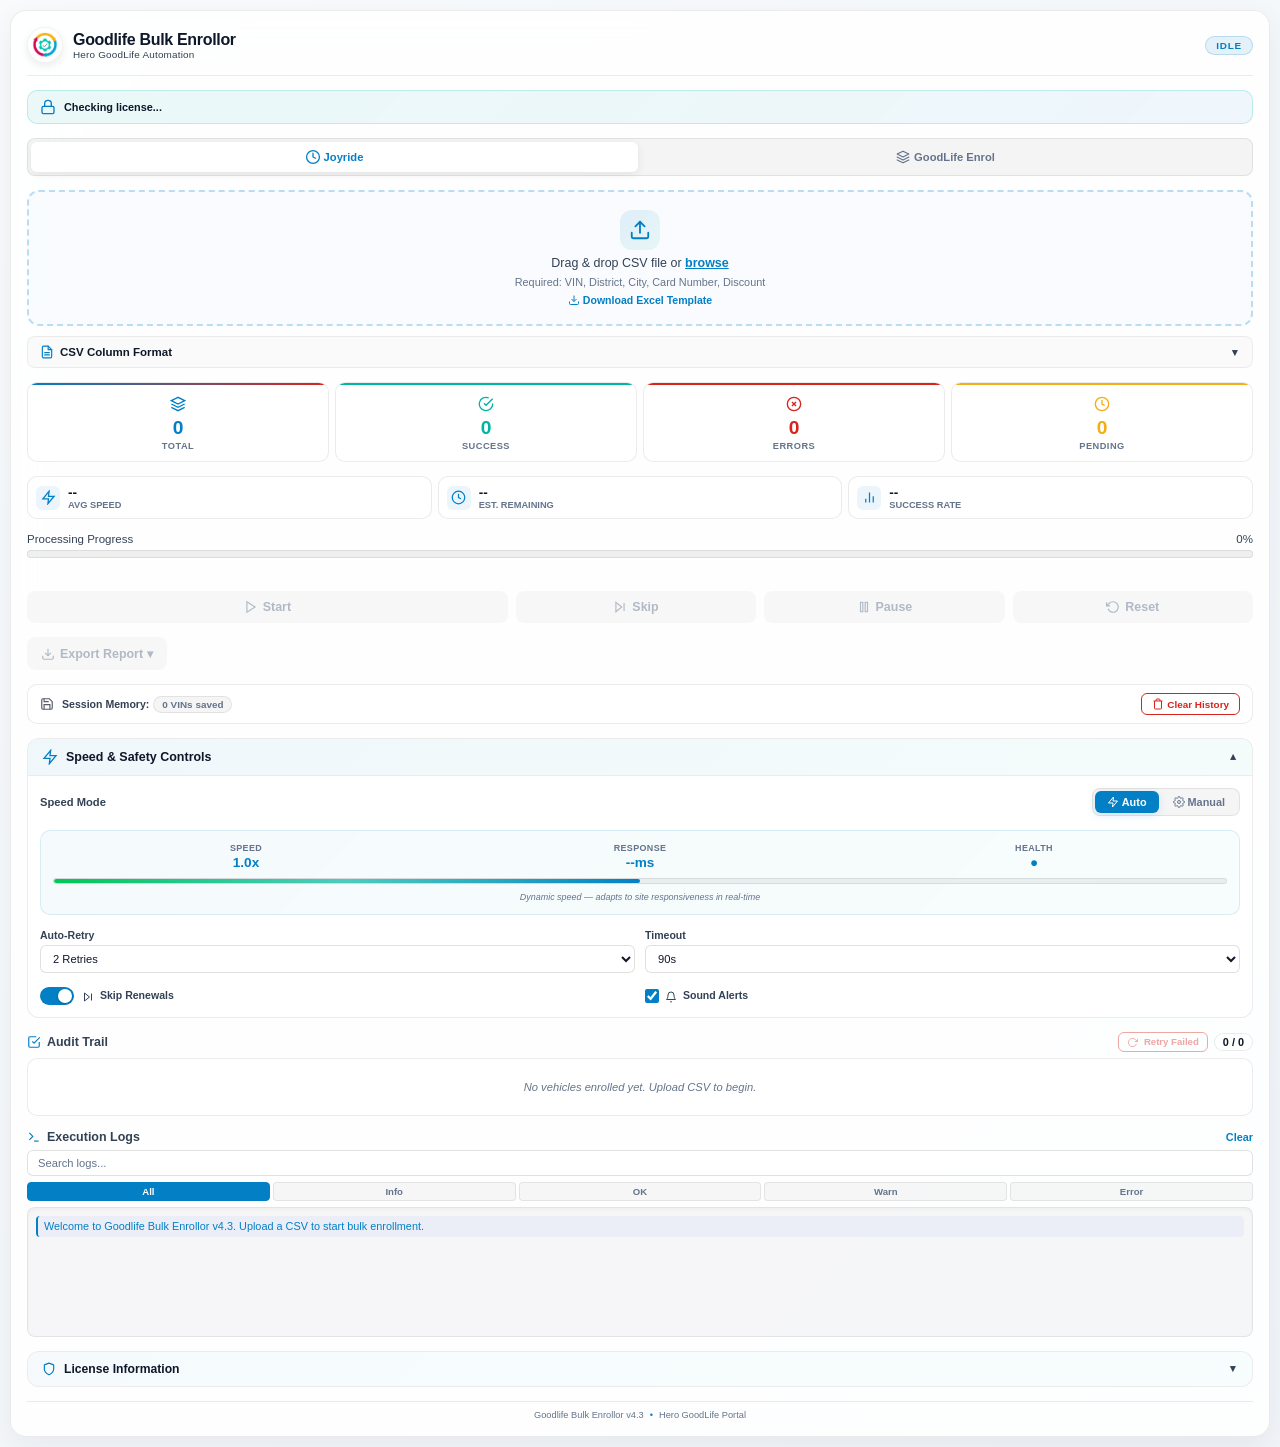
==== commit e0753ae5: "chore(release): bump version to 4.3" ====
--- a/extension/popup/popup.html
+++ b/extension/popup/popup.html
@@ -503,7 +503,7 @@
         </div>
       </div>
       <div class="log-console" id="log-console">
-        <div class="log-item info">Welcome to Joyride Bulk Enrollor v3.0. Upload a CSV to start bulk enrollment.</div>
+        <div class="log-item info">Welcome to Goodlife Bulk Enrollor v4.3. Upload a CSV to start bulk enrollment.</div>
       </div>
     </section>
 
@@ -552,7 +552,7 @@
 
     <!-- Footer -->
     <footer class="app-footer">
-      <span>Goodlife Bulk Enrollor v4.0</span>
+      <span>Goodlife Bulk Enrollor v4.3</span>
       <span class="footer-dot">•</span>
       <span>Hero GoodLife Portal</span>
     </footer>
